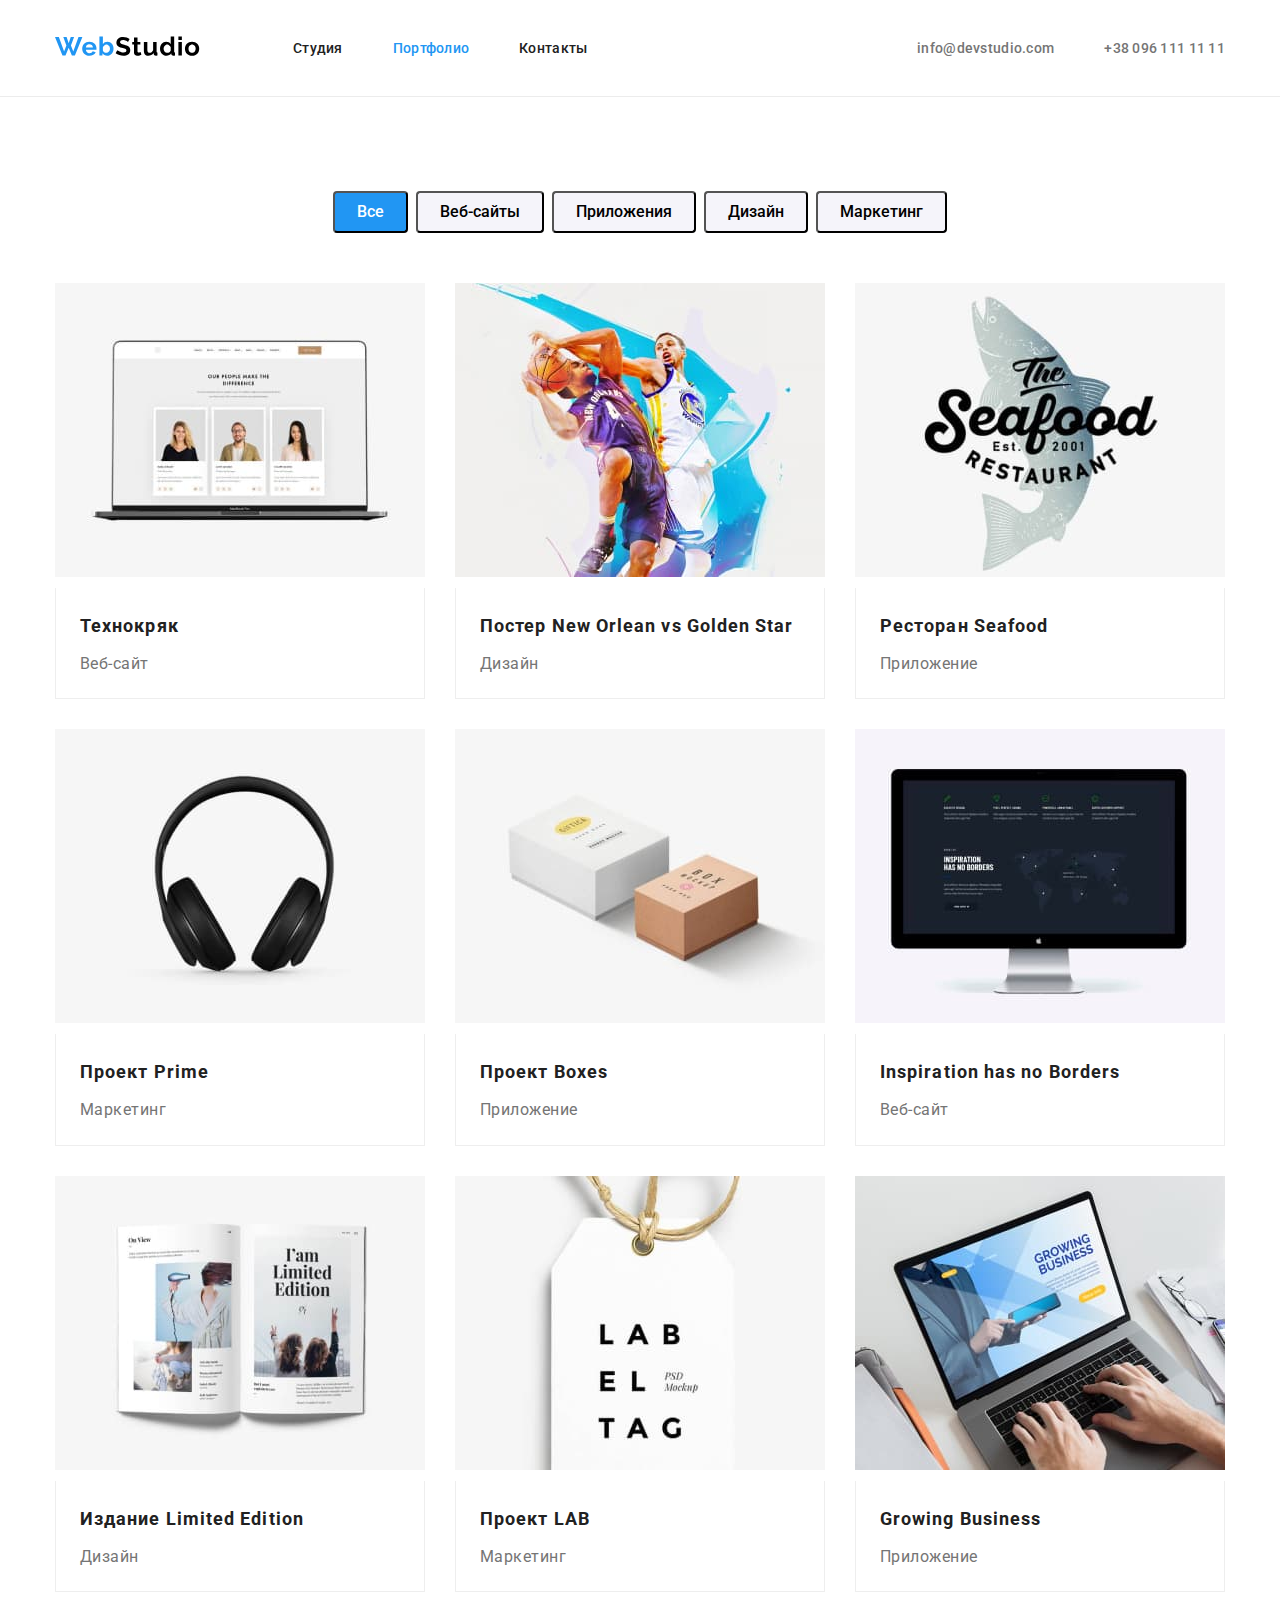
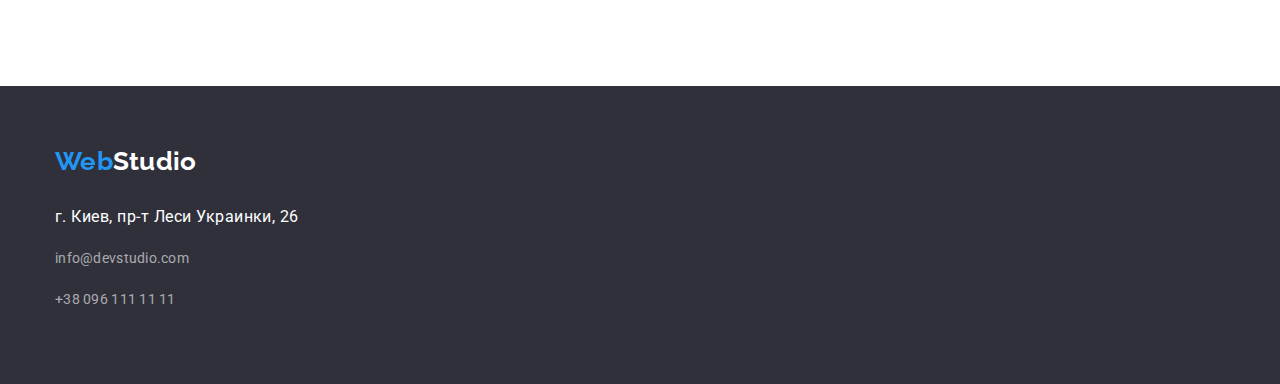
==== portfolio.html @ 70192bdc "клон" ====
<!DOCTYPE html>
<html lang="ru">
<head>
    <meta charset="UTF-8">
    <meta http-equiv="X-UA-Compatible" content="IE=edge">
    <meta name="viewport" content="width=device-width, initial-scale=1.0">
    <title>Portfolio</title>
    <link rel="preconnect" href="https://fonts.googleapis.com">
    <link rel="preconnect" href="https://fonts.gstatic.com" crossorigin>
    <link href="https://fonts.googleapis.com/css2?family=Raleway:wght@700&family=Roboto:wght@400;500;700;900&display=swap" rel="stylesheet">
    <link rel="stylesheet" href="https://cdnjs.cloudflare.com/ajax/libs/modern-normalize/1.1.0/modern-normalize.min.css">
    <link rel="stylesheet" href="./css/style.css">
</head>
<body>
    <header class="header-section">
        <div class="conteiner-page">
            <nav class="main-nav">
                <a class="link" href="#"><img src="./images/WebStudio.svg" width="145" height="31" alt="логотип"></a>
                <ul class="list nav-header">
                    <li class="item"><a class="link" href="./index.html">Студия</a></li>
                    <li class="item"><a class="link active" href="./portfolio.html">Портфолио</a></li>
                    <li class="item"><a class="link" href="#">Контакты</a></li>
                </ul>
            </nav>
            <ul class="list auth-nav">
                <li class="item"><a class="link contacts" href="mailto:info@devstudio.com">info@devstudio.com</a></li>
                <li class="item"><a class="link contacts" href="tel:+380961111111">+38 096 111 11 11</a></li>
            </ul>
        </div>     
    </header>
    <main class="main-section-portfolio">
        <section class="section">
            <div class="conteiner">
                <h1 hidden>Портфолио</h1>
                <ul class="list btn-spisok">
                    <li class="item"><button type="button" class="button-spisok active-button">Все</button></li>
                    <li class="item"><button type="button" class="button-spisok">Веб-сайты</button></li>
                    <li class="item"><button type="button" class="button-spisok">Приложения</button></li>
                    <li class="item"><button type="button" class="button-spisok">Дизайн</button></li>
                    <li class="item"><button type="button" class="button-spisok">Маркетинг</button></li>
                </ul>
            <ul class="list card-spisok">
                <li class="item-spisok">
                    <a class="link" href=""><img src="./images/img8.jpg" width="370" height="294" alt="ноутбук">
                        <div class="card-spisok-padding">
                            <h3 class="hero-portfolio-title">Технокряк</h3>
                            <p class="hero-portfolio-text">Веб-сайт</p>
                        </div>
                    </a>
                </li>
                <li class="item-spisok">
                    <a class="link" href=""><img src="./images/img9.jpg" width="370" height="294" alt="баскетбол">
                        <div class="card-spisok-padding">
                            <h3 class="hero-portfolio-title">Постер New Orlean vs Golden Star</h3>
                            <p class="hero-portfolio-text">Дизайн</p>
                        </div>
                    </a>
                </li>
                <li class="item-spisok">
                    <a class="link" href=""><img src="./images/img10.jpg" width="370" height="294" alt="рыба с логотипов">
                        <div class="card-spisok-padding">
                            <h3 class="hero-portfolio-title">Ресторан Seafood</h3>
                            <p class="hero-portfolio-text">Приложение</p>
                        </div>
                    </a>
                </li>
                <li class="item-spisok">
                    <a class="link" href=""><img src="./images/img11.jpg" width="370" height="294" alt="наушники">
                        <div class="card-spisok-padding">
                            <h3 class="hero-portfolio-title">Проект Prime</h3>
                            <p class="hero-portfolio-text">Маркетинг</p>
                        </div>
                    </a>
                </li>
                <li class="item-spisok">
                    <a class="link" href=""><img src="./images/img12.jpg" width="370" height="294" alt="2 коробки">
                        <div class="card-spisok-padding">
                            <h3 class="hero-portfolio-title">Проект Boxes</h3>
                            <p class="hero-portfolio-text">Приложение</p>
                        </div>
                    </a>
                </li>
                <li class="item-spisok">
                    <a class="link" href=""><img src="./images/img13.jpg" width="370" height="294" alt="монитор">
                        <div class="card-spisok-padding">
                            <h3 class="hero-portfolio-title">Inspiration has no Borders</h3>
                            <p class="hero-portfolio-text">Веб-сайт</p>
                        </div>  
                    </a>
                </li>
                <li class="item-spisok">
                    <a class="link" href=""><img src="./images/img14.jpg" width="370" height="294" alt="книга">
                        <div class="card-spisok-padding">
                            <h3 class="hero-portfolio-title">Издание Limited Edition</h3>
                            <p class="hero-portfolio-text">Дизайн</p>
                        </div>
                    </a>
                </li>
                <li class="item-spisok">
                    <a class="link" href=""><img src="./images/img15.jpg" width="370" height="294" alt="бирка">
                        <div class="card-spisok-padding">
                            <h3 class="hero-portfolio-title">Проект LAB</h3>
                            <p class="hero-portfolio-text">Маркетинг</p>
                        </div>
                    </a>
                </li>
                <li class="item-spisok">
                    <a class="link" href=""><img src="./images/img16.jpg" width="370" height="294" alt="ноутбук">
                        <div class="card-spisok-padding">
                            <h3 class="hero-portfolio-title">Growing Business</h3>
                            <p class="hero-portfolio-text">Приложение</p>
                        </div>
                    </a>
                </li>
            </ul>
            </div>    
        </section>
    </main>
    <footer class="footer-section section">
        <div class="conteiner">
            <a class="link logo" href="./index.html"><span class="web">Web</span><span class="studio logo">Studio</span></a>
            <address class="footer-contacts">
                <p class="footer-paragraf">г. Киев, пр-т Леси Украинки, 26</p> 
                <ul class="list"> 
                    <li><a class="link contacts" href="mailto:info@devstudio.com">info@devstudio.com</a></li> 
                    <li><a class="link contacts" href="tel:+380961111111">+38 096 111 11 11</a></li>
                </ul>
            </address>
        </div>    
    </footer>
</body>
</html>
---- css/style.css ----
html{
    box-sizing: border-box;
}
*, 
*::before, 
*::after{
    box-sizing: inherit;
}
:root{
    --primary-text-color: #212121;
    --title-text-color: #FFFFFF;
    --acent-color: #2196F3;
    --subtitle-text-color: #757575;
    --background-color: #2F303A;
    --background-color-team: #F5F4FA;
    --contacts-acent-footer: rgba(255, 255, 255, 0.6);
    --card-portfolio: #EEEEEE;
    --background-hero-button-hover: #188CE8;
}
body{
    margin: 0px;
    background-color:#FFFFFF;
    color:#212121;
    font-family: Roboto, Raleway, sans-serif;
    letter-spacing: 0.03em;
    font-style: normal;
    font-size: 16px;
    font-weight: 400;
    line-height: 2;
}
h1,
h2,
h3,
p,
ul{
    margin: 0;
}
.img {
    display: block;
    margin: 0;
}
.link{
    text-decoration: none;
    font-weight: 500;
    font-size: 14px;
    line-height: 1.15;
    letter-spacing: 0.02em;
}
.list{
    list-style: none;
    margin: 0;
    padding: 0;
    /* display: flex; */
}
.contacts{    
    font-weight: 500;
    font-size: 14px;
    line-height: 1.15;
    letter-spacing: 0.02em;
    color: var(--subtitle-text-color);
}
.conteiner{
    width: 1200px;
    margin: 0px auto;
    padding: 0px 15px;
}
.section{
    padding-top: 94px;
    padding-bottom: 94px;
}
    /* Studio */
/* Header-section */
.conteiner-page{
    width: 1200px;
    margin: 0 auto;
    padding: 0 15px;
    display: flex;
    align-items: center; 
}
.header-section{
    border-bottom: 1px solid #ECECEC;
    /* height: 80px;
    padding-top: 7px; */
}
.main-nav{
    display: flex;
    align-items: center; 
}
.nav-header{
    display: flex;
    margin-left: 93px;
    padding: 32px 0;
}
.nav-header .item + .item{
    margin-left: 50px;
}
.nav-header .link{
    color: var(--primary-text-color);
}
.nav-header .active{
    color: var(--acent-color);
}
.nav-header .link:hover,
.nav-header .link:focus,
.nav-header .link:active{
    color:var(--acent-color);
}
.list .link:hover,
.list .link:focus{
    color:var(--acent-color);
}
.auth-nav{
    display: flex;
    margin-left: auto;
}
.auth-nav .item + .item{
    margin-left: 50px;
}
/* Main-section */
.main-section{
    /* text-align: center; */
}
/* Hero-section */
.hero-section{
    background-color: var(--background-color);
    text-align: center;
    padding: 200px 0px;
}
.conteiner-hero{
    width: 1200px;
    margin: 0 auto;
    padding: 0 15px;
}
.hero-title{
    margin-top: 0;
    margin-bottom: 30px;
    font-weight: 900;
    font-size: 44px;
    line-height: 1.35;
    text-align: center;
    letter-spacing: 0.06em;
    text-transform: uppercase;
    color: var(--title-text-color);
    text-shadow: 0px 4px 4px rgba(0, 0, 0, 0.25);
}
.button-hero{
    font-weight: bold;
    line-height: 1.85;
    display: inline-block;
    align-items: center;
    text-align: center;
    letter-spacing: 0.06em;
    color: var(--title-text-color);
    background-color:var(--acent-color);
    box-shadow: 0px 4px 4px rgba(0, 0, 0, 0.15);
    border-radius: 4px;
    cursor: pointer;
    padding: 10px 32px;
    border: 1px solid transparent;
}
.hero-section .button-hero:hover,
.hero-section .button-hero:focus{
    background-color: var(--background-hero-button-hover);
}
    /* advantage-преимущества-section*/
.advantage-section{
}
.advantage-spisok{
    display: flex;
}
.advantage-spisok .item + .item{
    margin-left: 30px;
}
.advantage-spisok .item{
    width: 270px;
}
.advantage-title{
    font-weight: bold;
    font-size: 14px;
    line-height: 1.15;
    text-transform: uppercase;
    margin-bottom: 10px;
}
.advantage-text{
    font-size: 14px;
    line-height: 1.70;
    color: var(--subtitle-text-color);
}
/* work-section */
.work-section{
    background-color: var(--background-color-team);
}
.work-what{
    padding-top: 0px;
}
.work-title{
    font-weight: 700;
    font-size: 36px;
    line-height: 1.15;
    text-align: center;
    margin-bottom: 50px;
}
.work-img .item{
    width: 370px;
}
.work-img{
    display: flex;
}
.work-img .item + .item{
    margin-left: 30px;
}
/* work-team-section */
.work-team-section{

}
.work-team-title{
    font-weight: 700;
    font-size: 36px;
    line-height: 1.15;
    text-align: center;
    margin-bottom: 50px;
}
.work-spisok{
    display: flex;
}
.work-spisok .item + .item{
    margin-left: 30px;
}
.work-spisok .item{
    width: 270px;
    background: var(--title-text-color);
    box-shadow: 0px 1px 3px rgba(0, 0, 0, 0.12), 0px 1px 1px rgba(0, 0, 0, 0.14), 0px 2px 1px rgba(0, 0, 0, 0.2);
    border-radius: 0px 0px 4px 4px;
}
.work-car-padding{
    padding: 30px 0;
}
.work-team-subtitle{
    font-weight: 500;
    line-height: 1.20;
    text-align: center;
    margin-bottom: 10px;
}
.work-team-text{
    line-height: 1.20;    
    text-align: center;
    color: var(--subtitle-text-color);
}
/* fotter-section */
.footer-section{
    background-color: var(--background-color);
    padding-top: 60px;
    padding-bottom: 60px;
}
.footer-paragraf{
    color: var(--title-text-color);
    font-style: normal;
    margin-bottom: 9px;
    margin-top: 20px;
}
.web{
    font-family: Raleway;
    font-weight: 700;
    font-size: 26px;
    line-height: 1.20;
    color: var(--acent-color);
}
.studio{
    font-family: Raleway;
    font-weight: 700;
    font-size: 26px;
    line-height: 1.20;
    color: var(--title-text-color);
}
.footer-contacts li{
    margin-bottom: 9px;
}
.footer-contacts .link{
    font-size: 14px;
    line-height: 1.70;
    font-weight: normal;
    color: var(--contacts-acent-footer);
    font-style: normal;
}

    /* Portfolio */
/* Main-section */
.main-section-portfolio{
    /* text-align: center; */
}
/* Hero-section */
.hero-section-portfolio{
   
}
.btn-spisok{
    display: flex;
    justify-content: center;
    margin-bottom: 50px;
}
.btn-spisok .item + .item{
    margin-left: 8px;
}
.button-spisok{
    font-weight: 500;
    line-height: 1.60;    
    text-align: center;
    cursor: pointer;
    background-color: var(--background-color-team);
    border-radius: 4px;
    padding: 6px 22px;   
}
.active-button {
    background-color: var(--acent-color);
    color: var(--title-text-color);
}
.section .button-spisok:hover,
.section .button-spisok:focus{
    background-color: var(--acent-color);
    color: var(--title-text-color);
}
.card-spisok{
    display: flex;
    flex-wrap: wrap;
}
.item-spisok{
    width: 370px;
    margin-bottom: 30px;
    /* border: 1px solid var(--card-portfolio); */
    margin-right: 30px;
}
.item-spisok:nth-child(3n){
    margin-right: 0;
}
/* .item-spisok .hero-portfolio-title{
    padding: 20px 24px 0px 24px;
}
.item-spisok .hero-portfolio-text{
    padding: 0px 24px 20px 24px;
} */
.item-spisok:nth-last-child(-n+3){
    margin-bottom: 0;
}
.card-spisok-padding{
    padding: 20px 24px;
    border-bottom: 1px solid var(--card-portfolio);
    border-left: 1px solid var(--card-portfolio); 
    border-right: 1px solid var(--card-portfolio);
}

.item-spisok .hero-portfolio-title{
    color: var(--primary-text-color);
    font-weight: 700;
    font-size: 18px;
    line-height: 2;
    letter-spacing: 0.06em;
    margin-bottom: 5px;
}
.item-spisok .hero-portfolio-text{
    font-weight: 400;
    font-size: 16px;
    line-height: 1.85;
    letter-spacing: 0.03em;
    color: var(--subtitle-text-color);
}
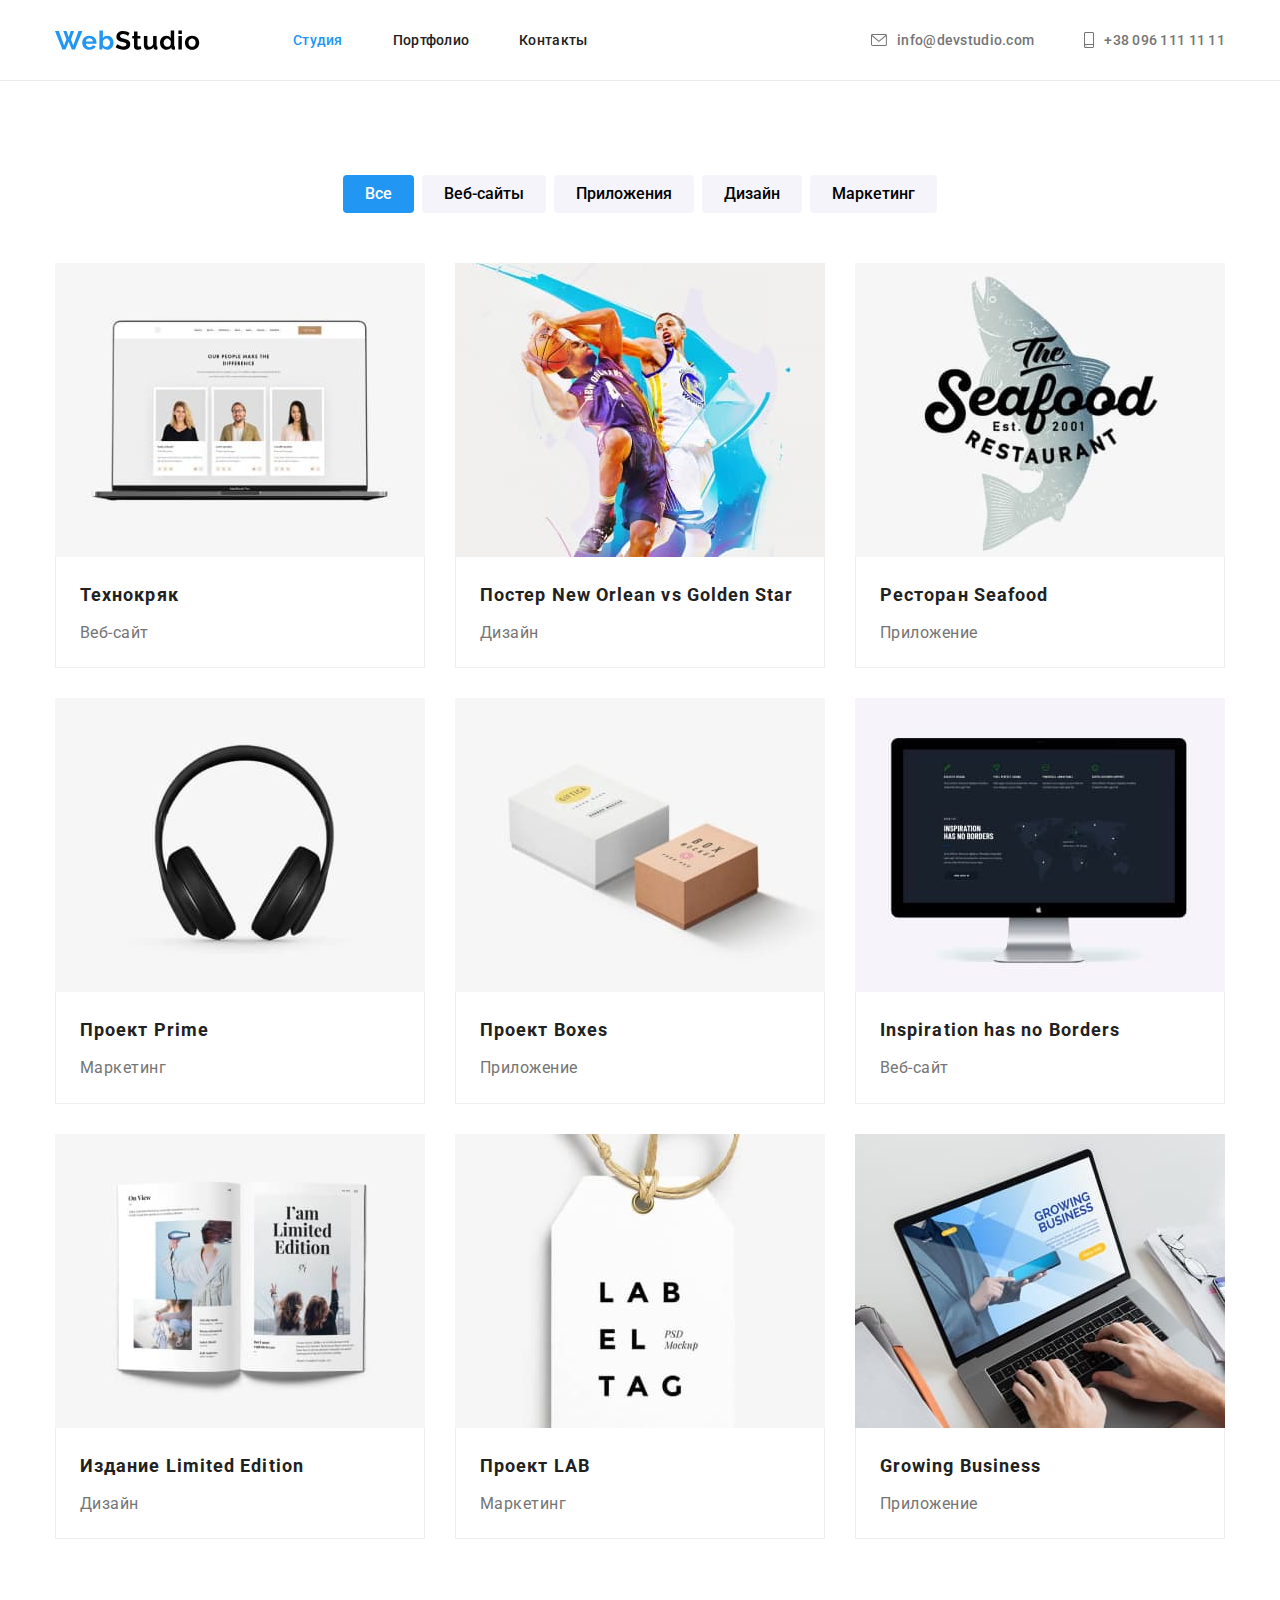
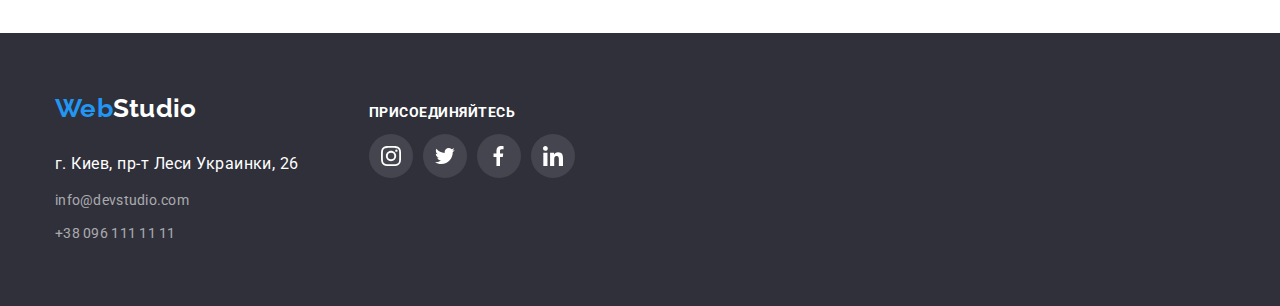
==== commit 22744c35: "правки css и html" ====
--- a/portfolio.html
+++ b/portfolio.html
@@ -15,16 +15,20 @@
     <header class="header-section">
         <div class="conteiner-page">
             <nav class="main-nav">
-                <a class="link" href="#"><img src="./images/WebStudio.svg" width="145" height="31" alt="логотип"></a>
+                <a href="#"><img src="./images/WebStudio.svg" width="145" height="31" alt="логотип"></a>
                 <ul class="list nav-header">
-                    <li class="item"><a class="link" href="./index.html">Студия</a></li>
-                    <li class="item"><a class="link active" href="./portfolio.html">Портфолио</a></li>
+                    <li class="item"><a class="link active" href="./index.html">Студия</a></li>
+                    <li class="item"><a class="link" href="./portfolio.html">Портфолио</a></li>
                     <li class="item"><a class="link" href="#">Контакты</a></li>
                 </ul>
             </nav>
             <ul class="list auth-nav">
-                <li class="item"><a class="link contacts" href="mailto:info@devstudio.com">info@devstudio.com</a></li>
-                <li class="item"><a class="link contacts" href="tel:+380961111111">+38 096 111 11 11</a></li>
+                <li class="item"><a class="link contacts " href="mailto:info@devstudio.com"><svg class="contacts-icon" width="16" height="12">
+                    <use href="./images/sprite.svg#icon-envelope"></use>
+                </svg>info@devstudio.com</a></li>
+                <li class="item"><a class="link contacts " href="tel:+380961111111"><svg class="contacts-icon" width="10" height="16">
+                    <use href="./images/sprite.svg#icon-smartphone"></use>
+                </svg>+38 096 111 11 11</a></li>
             </ul>
         </div>     
     </header>
@@ -116,16 +120,35 @@
             </div>    
         </section>
     </main>
-    <footer class="footer-section section">
-        <div class="conteiner">
-            <a class="link logo" href="./index.html"><span class="web">Web</span><span class="studio logo">Studio</span></a>
-            <address class="footer-contacts">
-                <p class="footer-paragraf">г. Киев, пр-т Леси Украинки, 26</p> 
-                <ul class="list"> 
-                    <li><a class="link contacts" href="mailto:info@devstudio.com">info@devstudio.com</a></li> 
-                    <li><a class="link contacts" href="tel:+380961111111">+38 096 111 11 11</a></li>
+    <footer class="footer-section">
+        <div class="conteiner conteiner-footer-logo">
+            <div class="">
+                <a class="link logo" href="./index.html"><span class="web">Web</span><span class="studio">Studio</span></a>
+                <address class="footer-contacts">
+                    <p class="footer-paragraf">г. Киев, пр-т Леси Украинки, 26</p> 
+                    <ul class="list"> 
+                        <li><a class="link contacts" href="mailto:info@devstudio.com">info@devstudio.com</a></li> 
+                        <li><a class="link contacts" href="tel:+380961111111">+38 096 111 11 11</a></li>
+                    </ul>   
+                </address>
+            </div>    
+            <div class="footer-container">
+                <p class="title-footer ">присоединяйтесь</p>
+                <ul class="footer-thumb">
+                    <li class="list"><a class="link icon-footer-link" href=""><svg class="icon-footer">
+                        <use href="./images/sprite.svg#icon-instagram-2"></use>
+                    </svg></a></li>
+                    <li class="list"><a class="link icon-footer-link" href=""><svg class="icon-footer">
+                        <use href="./images/sprite.svg#icon-twitter-2"></use>
+                    </svg></a></li>
+                    <li class="list"><a class="link icon-footer-link" href=""><svg class="icon-footer">
+                        <use href="./images/sprite.svg#icon-facebook-2"></use>
+                    </svg></a></li>
+                    <li class="list"><a class="link icon-footer-link" href=""><svg class="icon-footer">
+                        <use href="./images/sprite.svg#icon-linkedin-2"></use>
+                    </svg></a></li>
                 </ul>
-            </address>
+            </div>
         </div>    
     </footer>
 </body>
--- a/css/style.css
+++ b/css/style.css
@@ -35,9 +35,8 @@
 ul{
     margin: 0;
 }
-.img {
-    display: block;
-    margin: 0;
+img {
+    display: block;
 }
 .link{
     text-decoration: none;
@@ -58,6 +57,8 @@
     line-height: 1.15;
     letter-spacing: 0.02em;
     color: var(--subtitle-text-color);
+    display: flex;
+    align-items: center;
 }
 .conteiner{
     width: 1200px;
@@ -85,17 +86,20 @@
 .main-nav{
     display: flex;
     align-items: center; 
-}
-.nav-header{
+    /* padding: 32px 0; */
+}
+.nav-header {
     display: flex;
     margin-left: 93px;
-    padding: 32px 0;
+    
 }
 .nav-header .item + .item{
     margin-left: 50px;
 }
 .nav-header .link{
     color: var(--primary-text-color);
+    padding: 32px 0;
+    display: block;
 }
 .nav-header .active{
     color: var(--acent-color);
@@ -116,15 +120,36 @@
 .auth-nav .item + .item{
     margin-left: 50px;
 }
+.contacts-icon{
+    margin-right: 10px;
+    justify-content: center;
+    align-items: center;
+    display:inline-flex;
+    fill: #757575;
+    
+}
+.contacts-icon:hover{
+    fill: #2196F3;
+}
+
 /* Main-section */
 .main-section{
     /* text-align: center; */
 }
 /* Hero-section */
 .hero-section{
-    background-color: var(--background-color);
-    text-align: center;
-    padding: 200px 0px;
+    /* background-color: var(--background-color); */
+    text-align: center;
+    padding: 198px 0px;
+    background-color: #C4C4C4;
+    /* background-color:  rgba(47, 48, 58, 0.4); */
+    background-image: linear-gradient(to right,rgba(47, 48, 58, 0.4),rgba(47, 48, 58, 0.4)), url(../images/img17.jpg);
+    background-repeat: no-repeat;
+    background-size: contain;
+    background-position: center;
+    max-width: 1600px;
+    max-height: 600px;
+    margin: 0 auto;
 }
 .conteiner-hero{
     width: 1200px;
@@ -165,8 +190,77 @@
     /* advantage-преимущества-section*/
 .advantage-section{
 }
+
+/* .icon-delivery:nth-child(1)::before{
+    display: block;
+    content: "";
+    width: 270px;
+    height: 120px;
+    background-image: url(../images/Group.svg);
+    background-repeat: no-repeat;
+    background-position: center;
+    background-color: #F5F4FA;   
+    border-radius: 4px;
+    margin-bottom: 30px;
+}
+.icon-delivery:nth-child(2)::before{
+    display: block;
+    content: "";
+    width: 270px;
+    height: 120px;
+    background-image: url(../images/clock\ 1.svg);
+    background-repeat: no-repeat;
+    background-position: center;
+    background-color: #F5F4FA;   
+    border-radius: 4px;
+    margin-bottom: 30px;
+}
+.icon-delivery:nth-child(3)::before{
+    display: block;
+    content: "";
+    width: 270px;
+    height: 120px;
+    background-image: url(../images/diagram\ 1.svg);
+    background-repeat: no-repeat;
+    background-position: center;
+    background-color: #F5F4FA;   
+    border-radius: 4px;
+    margin-bottom: 30px;
+}
+.icon-delivery:nth-child(4)::before{
+    display: block;
+    content: "";
+    width: 270px;
+    height: 120px;
+    background-image: url(../images/astronaut\ 1.svg);
+    background-repeat: no-repeat;
+    background-position: center;
+    background-color: #F5F4FA;   
+    border-radius: 4px;
+    margin-bottom: 30px;
+} */
+.advantage-spisok-svg{
+    margin: 0;
+    padding: 0;
+    display: flex;
+    justify-content: center;
+    align-items: center;
+    justify-content: space-between;
+}
+.advantage-spisok-icon{
+    width: 270px;
+    height: 120px;
+    border-radius: 4px;
+    background-color: #F5F4FA;
+    margin-bottom: 30px;
+    padding: 20px 100px;
+    justify-content: center;
+    align-items: center;
+}
+
 .advantage-spisok{
     display: flex;
+    
 }
 .advantage-spisok .item + .item{
     margin-left: 30px;
@@ -223,6 +317,7 @@
 .work-spisok{
     display: flex;
 }
+
 .work-spisok .item + .item{
     margin-left: 30px;
 }
@@ -234,6 +329,9 @@
 }
 .work-car-padding{
     padding: 30px 0;
+    justify-content: center;
+    align-items: center;
+
 }
 .work-team-subtitle{
     font-weight: 500;
@@ -245,18 +343,57 @@
     line-height: 1.20;    
     text-align: center;
     color: var(--subtitle-text-color);
-}
+    margin-bottom: 28px;
+}
+.clients-title{
+    text-align: center;
+    font-weight: 700;
+    font-size: 36px;
+    line-height: 1.15;
+    margin-bottom: 50px;
+}
+.spisok-clients{
+    margin: 0;
+    padding: 0;
+    display: flex;
+    justify-content: center;
+    align-items: center;
+    justify-content: space-between;
+    
+}
+.item-icon-clients{
+    width: 170px;
+    height: 92px;
+    border: 1px solid #AFB1B8;
+    box-sizing: border-box;
+    border-radius: 4px;
+    padding: 16px 32px;
+    fill:#AFB1B8 ;
+}
+.item-icon-clients:hover{
+    fill: #2196F3;
+    border: 1px solid #2196F3;
+    box-sizing: border-box;
+    border-radius: 4px;
+}
+.spisok-clients li{
+    display: flex;
+}
+
+
 /* fotter-section */
 .footer-section{
     background-color: var(--background-color);
     padding-top: 60px;
     padding-bottom: 60px;
+    
+    margin-right: auto;
+    margin-left: auto;
 }
 .footer-paragraf{
     color: var(--title-text-color);
     font-style: normal;
     margin-bottom: 9px;
-    margin-top: 20px;
 }
 .web{
     font-family: Raleway;
@@ -264,6 +401,7 @@
     font-size: 26px;
     line-height: 1.20;
     color: var(--acent-color);
+    display: inline-block;
 }
 .studio{
     font-family: Raleway;
@@ -271,10 +409,18 @@
     font-size: 26px;
     line-height: 1.20;
     color: var(--title-text-color);
+    display: inline-block;
+}
+.footer-contacts{
+    margin-top: 20px;
 }
 .footer-contacts li{
     margin-bottom: 9px;
 }
+.footer-contacts li:nth-child(2n){
+    margin-bottom: 0;
+}
+
 .footer-contacts .link{
     font-size: 14px;
     line-height: 1.70;
@@ -282,7 +428,57 @@
     color: var(--contacts-acent-footer);
     font-style: normal;
 }
-
+.conteiner-footer-logo{
+    /* margin-right: 70px; */
+    /* margin-left: 206px; */
+    display: flex;
+    align-items: baseline;
+    width: 1200px;
+    margin: 0px auto;
+    padding: 0px 15px;
+}
+.footer-container{
+    margin-left: 70px;
+}
+.title-footer{
+    font-weight: 700;
+    font-size: 14px;
+    line-height: 1.15px;
+    text-transform: uppercase;
+    color: #FFFFFF;
+    margin-bottom: 20px;
+    
+}
+.footer-contacts li{
+    display: flex;
+}
+.footer-thumb{
+    display: flex;
+    width: 206px;
+    height: 44px;
+    justify-content: space-between;
+    align-items: center;
+    margin: 0 auto;
+    padding: 0;
+}
+.icon-footer-link{
+    display: block;
+    width:44px;
+    height:44px;  
+    border-radius: 50%;
+    background-color:rgba(255, 255, 255, 0.1);
+    fill: #FFFFFF;
+}
+.icon-footer{
+    width: 20px;
+    height: 20px;
+    margin: 12px;
+}
+.icon-footer-link:hover{
+   background-color: #2196F3;
+   border-radius: 50%;
+   fill: #FFFFFF;
+}
     /* Portfolio */
 /* Main-section */
 .main-section-portfolio{
@@ -307,7 +503,8 @@
     cursor: pointer;
     background-color: var(--background-color-team);
     border-radius: 4px;
-    padding: 6px 22px;   
+    padding: 6px 22px;  
+    border: none; 
 }
 .active-button {
     background-color: var(--acent-color);
@@ -322,11 +519,16 @@
     display: flex;
     flex-wrap: wrap;
 }
+.card-spisok .item-spisok:hover{
+    box-shadow: 0px 1px 1px rgba(0, 0, 0, 0.12), 0px 4px 4px rgba(0, 0, 0, 0.06), 1px 4px 6px rgba(0, 0, 0, 0.16);
+}
 .item-spisok{
     width: 370px;
     margin-bottom: 30px;
     /* border: 1px solid var(--card-portfolio); */
     margin-right: 30px;
+    background-color: var(--title-text-color);
+    /* box-sizing: border-box; */
 }
 .item-spisok:nth-child(3n){
     margin-right: 0;
@@ -342,8 +544,8 @@
 }
 .card-spisok-padding{
     padding: 20px 24px;
-    border-bottom: 1px solid var(--card-portfolio);
-    border-left: 1px solid var(--card-portfolio); 
+    border-bottom: 1px solid var(--card-portfolio); 
+    border-left: 1px solid var(--card-portfolio);  
     border-right: 1px solid var(--card-portfolio);
 }
 
@@ -362,5 +564,33 @@
     letter-spacing: 0.03em;
     color: var(--subtitle-text-color);
 }
-
-
+/* СОЦСЕТИ */
+.icon-thumb {
+    display: flex;
+    width: 206px;
+    height: 44px;
+    justify-content: space-between;
+    align-items: center;
+    margin: 0 auto;
+    padding: 0;
+    
+}
+.item-icon-link{
+    display: block;
+    width:44px;
+    height:44px;    
+    fill: #AFB1B8;
+}
+
+.item-icon-link:hover{
+    fill: #FFFFFF;
+    background-color: #2196F3;
+    border-radius: 50%;
+}
+
+.item-icon {
+    width: 20px;
+    height: 20px;
+    margin: 12px;
+    
+}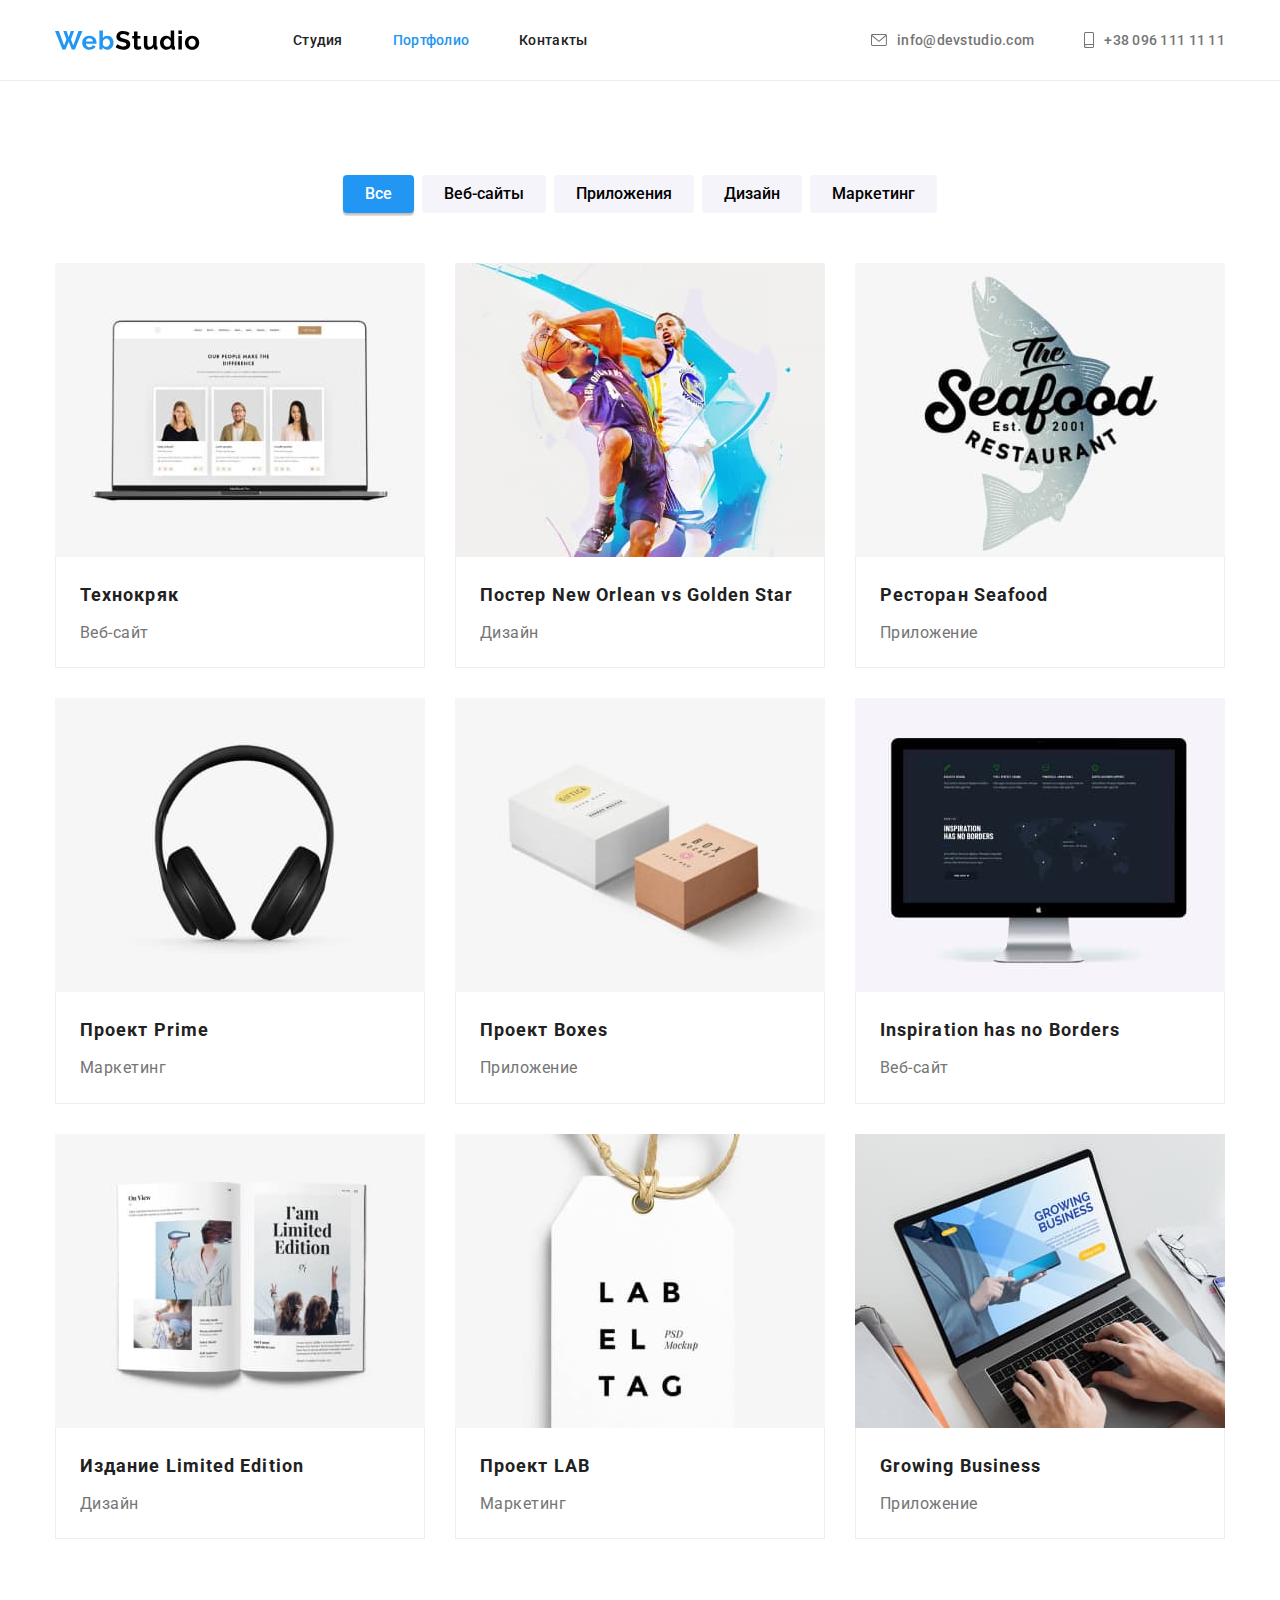
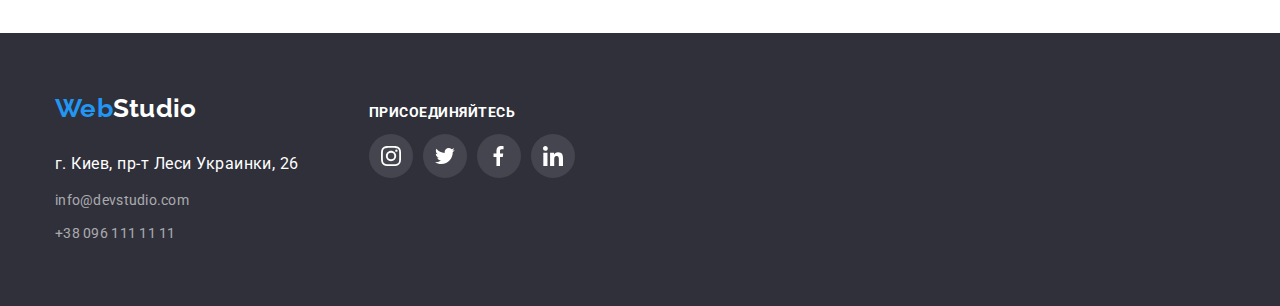
==== commit b59ce9a6: "добавил тени на список кнопок" ====
--- a/portfolio.html
+++ b/portfolio.html
@@ -17,8 +17,8 @@
             <nav class="main-nav">
                 <a href="#"><img src="./images/WebStudio.svg" width="145" height="31" alt="логотип"></a>
                 <ul class="list nav-header">
-                    <li class="item"><a class="link active" href="./index.html">Студия</a></li>
-                    <li class="item"><a class="link" href="./portfolio.html">Портфолио</a></li>
+                    <li class="item"><a class="link" href="./index.html">Студия</a></li>
+                    <li class="item"><a class="link active" href="./portfolio.html">Портфолио</a></li>
                     <li class="item"><a class="link" href="#">Контакты</a></li>
                 </ul>
             </nav>
--- a/css/style.css
+++ b/css/style.css
@@ -509,11 +509,14 @@
 .active-button {
     background-color: var(--acent-color);
     color: var(--title-text-color);
+    box-shadow: 0px 3px 1px rgba(0, 0, 0, 0.1), 0px 1px 2px rgba(0, 0, 0, 0.08), 0px 2px 2px rgba(0, 0, 0, 0.12);
 }
 .section .button-spisok:hover,
 .section .button-spisok:focus{
     background-color: var(--acent-color);
     color: var(--title-text-color);
+    box-shadow: 0px 3px 1px rgba(0, 0, 0, 0.1), 0px 1px 2px rgba(0, 0, 0, 0.08), 0px 2px 2px rgba(0, 0, 0, 0.12);
+
 }
 .card-spisok{
     display: flex;
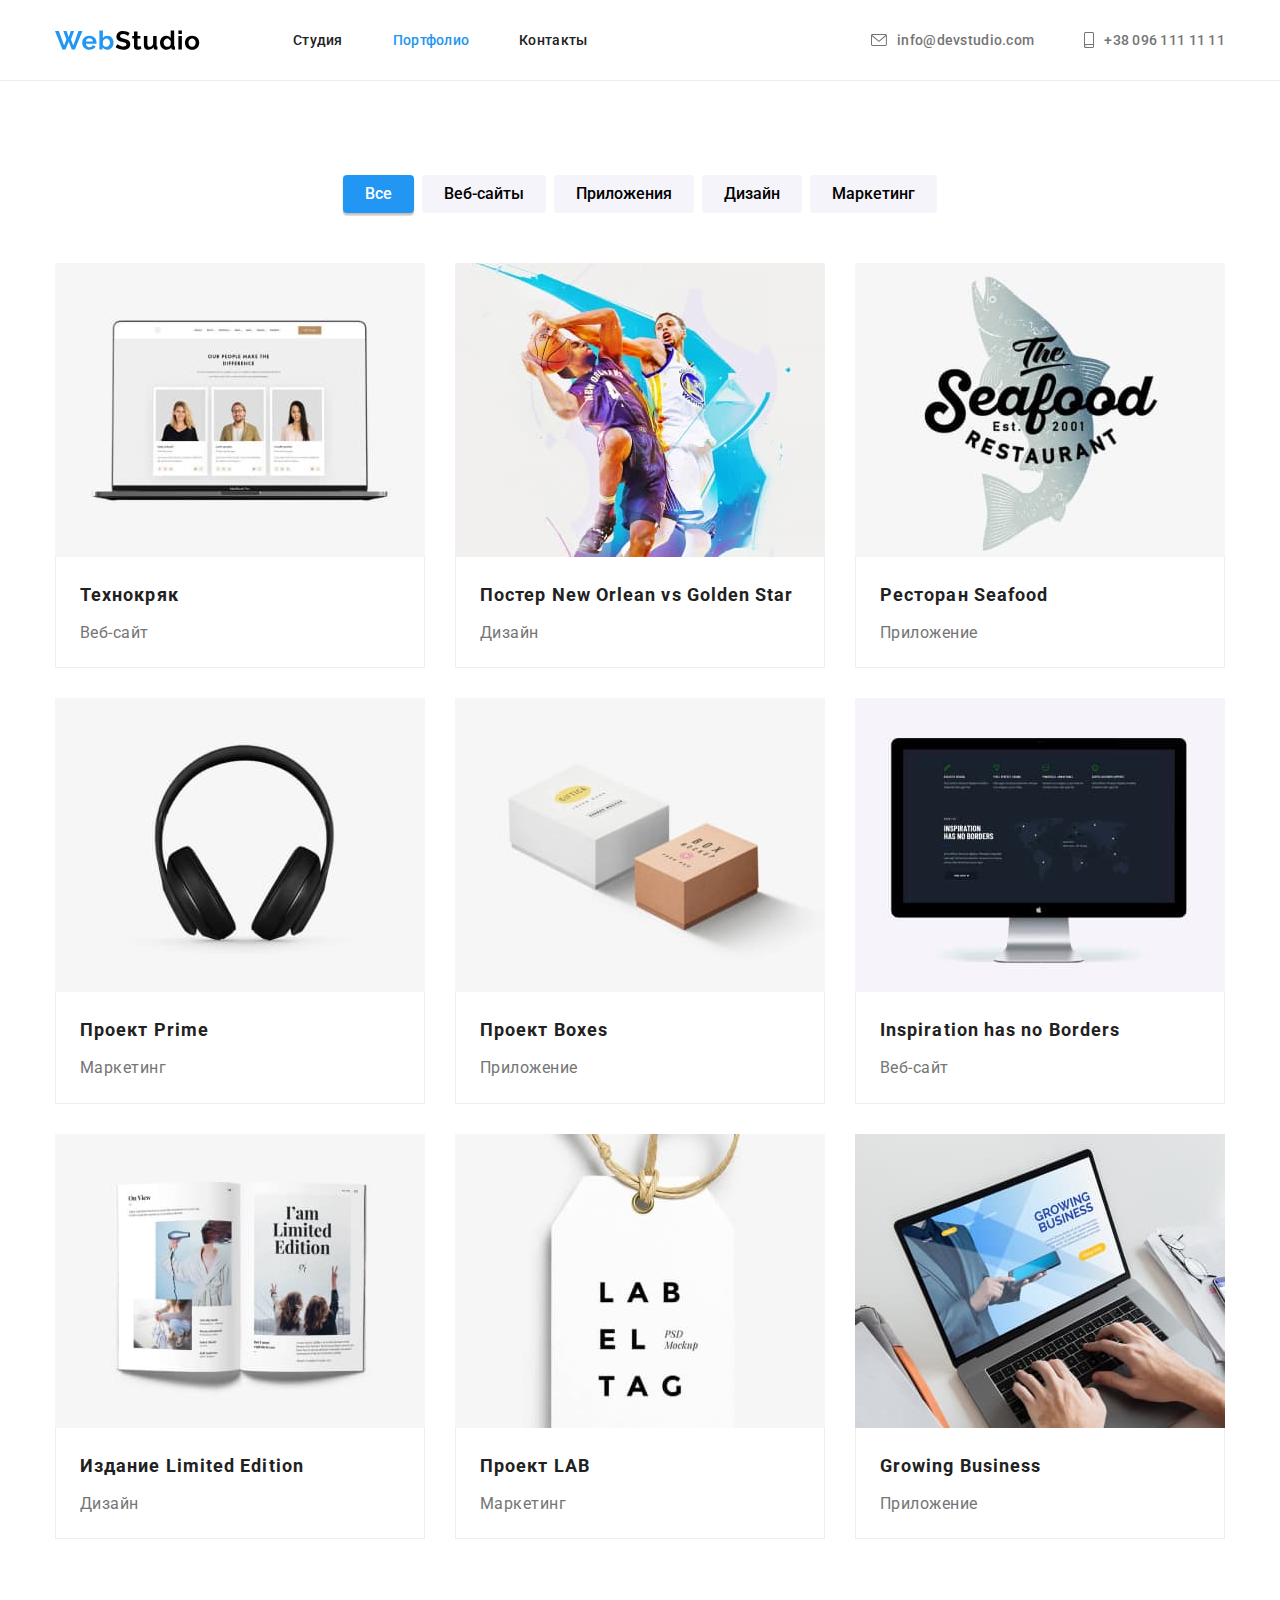
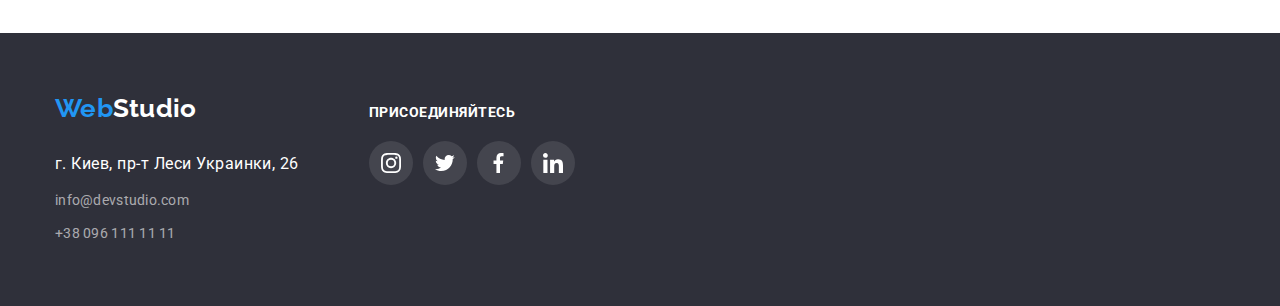
==== commit 9279d0c4: "правки дз" ====
--- a/portfolio.html
+++ b/portfolio.html
@@ -45,7 +45,7 @@
                 </ul>
             <ul class="list card-spisok">
                 <li class="item-spisok">
-                    <a class="link" href=""><img src="./images/img8.jpg" width="370" height="294" alt="ноутбук">
+                    <a class="link-spisok-card-portfolio" href=""><img src="./images/img8.jpg" width="370" height="294" alt="ноутбук">
                         <div class="card-spisok-padding">
                             <h3 class="hero-portfolio-title">Технокряк</h3>
                             <p class="hero-portfolio-text">Веб-сайт</p>
@@ -53,7 +53,7 @@
                     </a>
                 </li>
                 <li class="item-spisok">
-                    <a class="link" href=""><img src="./images/img9.jpg" width="370" height="294" alt="баскетбол">
+                    <a class="link-spisok-card-portfolio" href=""><img src="./images/img9.jpg" width="370" height="294" alt="баскетбол">
                         <div class="card-spisok-padding">
                             <h3 class="hero-portfolio-title">Постер New Orlean vs Golden Star</h3>
                             <p class="hero-portfolio-text">Дизайн</p>
@@ -61,7 +61,7 @@
                     </a>
                 </li>
                 <li class="item-spisok">
-                    <a class="link" href=""><img src="./images/img10.jpg" width="370" height="294" alt="рыба с логотипов">
+                    <a class="link-spisok-card-portfolio" href=""><img src="./images/img10.jpg" width="370" height="294" alt="рыба с логотипов">
                         <div class="card-spisok-padding">
                             <h3 class="hero-portfolio-title">Ресторан Seafood</h3>
                             <p class="hero-portfolio-text">Приложение</p>
@@ -69,7 +69,7 @@
                     </a>
                 </li>
                 <li class="item-spisok">
-                    <a class="link" href=""><img src="./images/img11.jpg" width="370" height="294" alt="наушники">
+                    <a class="link-spisok-card-portfolio" href=""><img src="./images/img11.jpg" width="370" height="294" alt="наушники">
                         <div class="card-spisok-padding">
                             <h3 class="hero-portfolio-title">Проект Prime</h3>
                             <p class="hero-portfolio-text">Маркетинг</p>
@@ -77,7 +77,7 @@
                     </a>
                 </li>
                 <li class="item-spisok">
-                    <a class="link" href=""><img src="./images/img12.jpg" width="370" height="294" alt="2 коробки">
+                    <a class="link-spisok-card-portfolio" href=""><img src="./images/img12.jpg" width="370" height="294" alt="2 коробки">
                         <div class="card-spisok-padding">
                             <h3 class="hero-portfolio-title">Проект Boxes</h3>
                             <p class="hero-portfolio-text">Приложение</p>
@@ -85,7 +85,7 @@
                     </a>
                 </li>
                 <li class="item-spisok">
-                    <a class="link" href=""><img src="./images/img13.jpg" width="370" height="294" alt="монитор">
+                    <a class="link-spisok-card-portfolio" href=""><img src="./images/img13.jpg" width="370" height="294" alt="монитор">
                         <div class="card-spisok-padding">
                             <h3 class="hero-portfolio-title">Inspiration has no Borders</h3>
                             <p class="hero-portfolio-text">Веб-сайт</p>
@@ -93,7 +93,7 @@
                     </a>
                 </li>
                 <li class="item-spisok">
-                    <a class="link" href=""><img src="./images/img14.jpg" width="370" height="294" alt="книга">
+                    <a class="link-spisok-card-portfolio" href=""><img src="./images/img14.jpg" width="370" height="294" alt="книга">
                         <div class="card-spisok-padding">
                             <h3 class="hero-portfolio-title">Издание Limited Edition</h3>
                             <p class="hero-portfolio-text">Дизайн</p>
@@ -101,7 +101,7 @@
                     </a>
                 </li>
                 <li class="item-spisok">
-                    <a class="link" href=""><img src="./images/img15.jpg" width="370" height="294" alt="бирка">
+                    <a class="link-spisok-card-portfolio" href=""><img src="./images/img15.jpg" width="370" height="294" alt="бирка">
                         <div class="card-spisok-padding">
                             <h3 class="hero-portfolio-title">Проект LAB</h3>
                             <p class="hero-portfolio-text">Маркетинг</p>
@@ -109,7 +109,7 @@
                     </a>
                 </li>
                 <li class="item-spisok">
-                    <a class="link" href=""><img src="./images/img16.jpg" width="370" height="294" alt="ноутбук">
+                    <a class="link-spisok-card-portfolio" href=""><img src="./images/img16.jpg" width="370" height="294" alt="ноутбук">
                         <div class="card-spisok-padding">
                             <h3 class="hero-portfolio-title">Growing Business</h3>
                             <p class="hero-portfolio-text">Приложение</p>
--- a/css/style.css
+++ b/css/style.css
@@ -16,11 +16,13 @@
     --contacts-acent-footer: rgba(255, 255, 255, 0.6);
     --card-portfolio: #EEEEEE;
     --background-hero-button-hover: #188CE8;
+    --item-icon-clients: #AFB1B8;
+ 
 }
 body{
     margin: 0px;
-    background-color:#FFFFFF;
-    color:#212121;
+    background-color:var(--title-text-color);
+    color:var(--primary-text-color);
     font-family: Roboto, Raleway, sans-serif;
     letter-spacing: 0.03em;
     font-style: normal;
@@ -49,7 +51,6 @@
     list-style: none;
     margin: 0;
     padding: 0;
-    /* display: flex; */
 }
 .contacts{    
     font-weight: 500;
@@ -69,6 +70,8 @@
     padding-top: 94px;
     padding-bottom: 94px;
 }
+
+
     /* Studio */
 /* Header-section */
 .conteiner-page{
@@ -80,18 +83,14 @@
 }
 .header-section{
     border-bottom: 1px solid #ECECEC;
-    /* height: 80px;
-    padding-top: 7px; */
 }
 .main-nav{
     display: flex;
     align-items: center; 
-    /* padding: 32px 0; */
 }
 .nav-header {
     display: flex;
     margin-left: 93px;
-    
 }
 .nav-header .item + .item{
     margin-left: 50px;
@@ -122,33 +121,27 @@
 }
 .contacts-icon{
     margin-right: 10px;
-    justify-content: center;
-    align-items: center;
-    display:inline-flex;
-    fill: #757575;
-    
-}
-.contacts-icon:hover{
-    fill: #2196F3;
-}
+    fill: var(--subtitle-text-color);
+}
+.list .link:hover .contacts-icon{
+    fill: var(--acent-color);
+}
+
 
 /* Main-section */
 .main-section{
-    /* text-align: center; */
-}
+}
+
+
 /* Hero-section */
 .hero-section{
-    /* background-color: var(--background-color); */
-    text-align: center;
-    padding: 198px 0px;
+    text-align: center;
+    padding: 200px 0px;
     background-color: #C4C4C4;
-    /* background-color:  rgba(47, 48, 58, 0.4); */
     background-image: linear-gradient(to right,rgba(47, 48, 58, 0.4),rgba(47, 48, 58, 0.4)), url(../images/img17.jpg);
     background-repeat: no-repeat;
-    background-size: contain;
     background-position: center;
     max-width: 1600px;
-    max-height: 600px;
     margin: 0 auto;
 }
 .conteiner-hero{
@@ -187,58 +180,11 @@
 .hero-section .button-hero:focus{
     background-color: var(--background-hero-button-hover);
 }
-    /* advantage-преимущества-section*/
+
+
+/* advantage-преимущества-section*/
 .advantage-section{
 }
-
-/* .icon-delivery:nth-child(1)::before{
-    display: block;
-    content: "";
-    width: 270px;
-    height: 120px;
-    background-image: url(../images/Group.svg);
-    background-repeat: no-repeat;
-    background-position: center;
-    background-color: #F5F4FA;   
-    border-radius: 4px;
-    margin-bottom: 30px;
-}
-.icon-delivery:nth-child(2)::before{
-    display: block;
-    content: "";
-    width: 270px;
-    height: 120px;
-    background-image: url(../images/clock\ 1.svg);
-    background-repeat: no-repeat;
-    background-position: center;
-    background-color: #F5F4FA;   
-    border-radius: 4px;
-    margin-bottom: 30px;
-}
-.icon-delivery:nth-child(3)::before{
-    display: block;
-    content: "";
-    width: 270px;
-    height: 120px;
-    background-image: url(../images/diagram\ 1.svg);
-    background-repeat: no-repeat;
-    background-position: center;
-    background-color: #F5F4FA;   
-    border-radius: 4px;
-    margin-bottom: 30px;
-}
-.icon-delivery:nth-child(4)::before{
-    display: block;
-    content: "";
-    width: 270px;
-    height: 120px;
-    background-image: url(../images/astronaut\ 1.svg);
-    background-repeat: no-repeat;
-    background-position: center;
-    background-color: #F5F4FA;   
-    border-radius: 4px;
-    margin-bottom: 30px;
-} */
 .advantage-spisok-svg{
     margin: 0;
     padding: 0;
@@ -251,16 +197,15 @@
     width: 270px;
     height: 120px;
     border-radius: 4px;
-    background-color: #F5F4FA;
+    background-color: var(--background-color-team);
     margin-bottom: 30px;
-    padding: 20px 100px;
-    justify-content: center;
-    align-items: center;
+    justify-content: center;
+    align-items: center;
+    display: flex;
 }
 
 .advantage-spisok{
     display: flex;
-    
 }
 .advantage-spisok .item + .item{
     margin-left: 30px;
@@ -280,6 +225,8 @@
     line-height: 1.70;
     color: var(--subtitle-text-color);
 }
+
+
 /* work-section */
 .work-section{
     background-color: var(--background-color-team);
@@ -303,9 +250,10 @@
 .work-img .item + .item{
     margin-left: 30px;
 }
+
+
 /* work-team-section */
 .work-team-section{
-
 }
 .work-team-title{
     font-weight: 700;
@@ -317,7 +265,6 @@
 .work-spisok{
     display: flex;
 }
-
 .work-spisok .item + .item{
     margin-left: 30px;
 }
@@ -327,11 +274,10 @@
     box-shadow: 0px 1px 3px rgba(0, 0, 0, 0.12), 0px 1px 1px rgba(0, 0, 0, 0.14), 0px 2px 1px rgba(0, 0, 0, 0.2);
     border-radius: 0px 0px 4px 4px;
 }
-.work-car-padding{
-    padding: 30px 0;
-    justify-content: center;
-    align-items: center;
-
+.work-card-padding{
+    padding: 30px 32px;
+    justify-content: center;
+    align-items: center;
 }
 .work-team-subtitle{
     font-weight: 500;
@@ -343,7 +289,7 @@
     line-height: 1.20;    
     text-align: center;
     color: var(--subtitle-text-color);
-    margin-bottom: 28px;
+    margin-bottom: 16px;
 }
 .clients-title{
     text-align: center;
@@ -356,28 +302,30 @@
     margin: 0;
     padding: 0;
     display: flex;
-    justify-content: center;
-    align-items: center;
-    justify-content: space-between;
-    
 }
 .item-icon-clients{
     width: 170px;
     height: 92px;
-    border: 1px solid #AFB1B8;
+    border: 1px solid var(--item-icon-clients);
     box-sizing: border-box;
     border-radius: 4px;
-    padding: 16px 32px;
-    fill:#AFB1B8 ;
+    fill:var(--item-icon-clients) ;
+    align-items: center;
+    justify-content: center;
+    display: flex;
 }
 .item-icon-clients:hover{
-    fill: #2196F3;
-    border: 1px solid #2196F3;
+    fill: var(--acent-color);
+    border: 1px solid var(--acent-color);
     box-sizing: border-box;
     border-radius: 4px;
 }
 .spisok-clients li{
     display: flex;
+    margin-right: 30px;
+}
+.spisok-clients li:nth-child(6n){
+    margin-right: 0;
 }
 
 
@@ -386,7 +334,6 @@
     background-color: var(--background-color);
     padding-top: 60px;
     padding-bottom: 60px;
-    
     margin-right: auto;
     margin-left: auto;
 }
@@ -420,7 +367,6 @@
 .footer-contacts li:nth-child(2n){
     margin-bottom: 0;
 }
-
 .footer-contacts .link{
     font-size: 14px;
     line-height: 1.70;
@@ -429,13 +375,8 @@
     font-style: normal;
 }
 .conteiner-footer-logo{
-    /* margin-right: 70px; */
-    /* margin-left: 206px; */
     display: flex;
     align-items: baseline;
-    width: 1200px;
-    margin: 0px auto;
-    padding: 0px 15px;
 }
 .footer-container{
     margin-left: 70px;
@@ -443,50 +384,53 @@
 .title-footer{
     font-weight: 700;
     font-size: 14px;
-    line-height: 1.15px;
+    line-height: 1.15;
     text-transform: uppercase;
-    color: #FFFFFF;
-    margin-bottom: 20px;
-    
+    color: var(--title-text-color);
+    margin-bottom: 20px;  
 }
 .footer-contacts li{
     display: flex;
 }
 .footer-thumb{
     display: flex;
-    width: 206px;
-    height: 44px;
     justify-content: space-between;
     align-items: center;
-    margin: 0 auto;
+    margin-right: 10px;
     padding: 0;
 }
+.footer-thumb li:nth-child(1n){
+    margin-right: 10px;
+}
 .icon-footer-link{
-    display: block;
     width:44px;
     height:44px;  
     border-radius: 50%;
     background-color:rgba(255, 255, 255, 0.1);
-    fill: #FFFFFF;
+    fill: var(--title-text-color);
+    align-items: center;
+    justify-content: center;
+    display: flex;
 }
 .icon-footer{
     width: 20px;
     height: 20px;
-    margin: 12px;
 }
 .icon-footer-link:hover{
-   background-color: #2196F3;
+   background-color: var(--acent-color);
    border-radius: 50%;
-   fill: #FFFFFF;
-}
+   fill: var(--title-text-color);
+}
+
+
     /* Portfolio */
 /* Main-section */
 .main-section-portfolio{
-    /* text-align: center; */
-}
+}
+
+
 /* Hero-section */
 .hero-section-portfolio{
-   
 }
 .btn-spisok{
     display: flex;
@@ -516,32 +460,28 @@
     background-color: var(--acent-color);
     color: var(--title-text-color);
     box-shadow: 0px 3px 1px rgba(0, 0, 0, 0.1), 0px 1px 2px rgba(0, 0, 0, 0.08), 0px 2px 2px rgba(0, 0, 0, 0.12);
-
 }
 .card-spisok{
     display: flex;
     flex-wrap: wrap;
 }
-.card-spisok .item-spisok:hover{
+.link-spisok-card-portfolio{
+    display: block;
+    text-decoration: none;
+}
+.card-spisok .link-spisok-card-portfolio:hover,
+.card-spisok .link-spisok-card-portfolio:focus{
     box-shadow: 0px 1px 1px rgba(0, 0, 0, 0.12), 0px 4px 4px rgba(0, 0, 0, 0.06), 1px 4px 6px rgba(0, 0, 0, 0.16);
 }
 .item-spisok{
     width: 370px;
     margin-bottom: 30px;
-    /* border: 1px solid var(--card-portfolio); */
     margin-right: 30px;
     background-color: var(--title-text-color);
-    /* box-sizing: border-box; */
 }
 .item-spisok:nth-child(3n){
     margin-right: 0;
 }
-/* .item-spisok .hero-portfolio-title{
-    padding: 20px 24px 0px 24px;
-}
-.item-spisok .hero-portfolio-text{
-    padding: 0px 24px 20px 24px;
-} */
 .item-spisok:nth-last-child(-n+3){
     margin-bottom: 0;
 }
@@ -551,7 +491,6 @@
     border-left: 1px solid var(--card-portfolio);  
     border-right: 1px solid var(--card-portfolio);
 }
-
 .item-spisok .hero-portfolio-title{
     color: var(--primary-text-color);
     font-weight: 700;
@@ -567,33 +506,29 @@
     letter-spacing: 0.03em;
     color: var(--subtitle-text-color);
 }
+
+
 /* СОЦСЕТИ */
 .icon-thumb {
     display: flex;
-    width: 206px;
-    height: 44px;
     justify-content: space-between;
-    align-items: center;
     margin: 0 auto;
     padding: 0;
-    
 }
 .item-icon-link{
-    display: block;
+    display: flex;
     width:44px;
     height:44px;    
-    fill: #AFB1B8;
-}
-
+    fill: var(--item-icon-clients);
+    align-items: center;
+    justify-content: center;
+}
 .item-icon-link:hover{
-    fill: #FFFFFF;
-    background-color: #2196F3;
+    fill: var(--title-text-color);
+    background-color: var(--acent-color);
     border-radius: 50%;
 }
-
 .item-icon {
     width: 20px;
-    height: 20px;
-    margin: 12px;
-    
+    height: 20px; 
 }